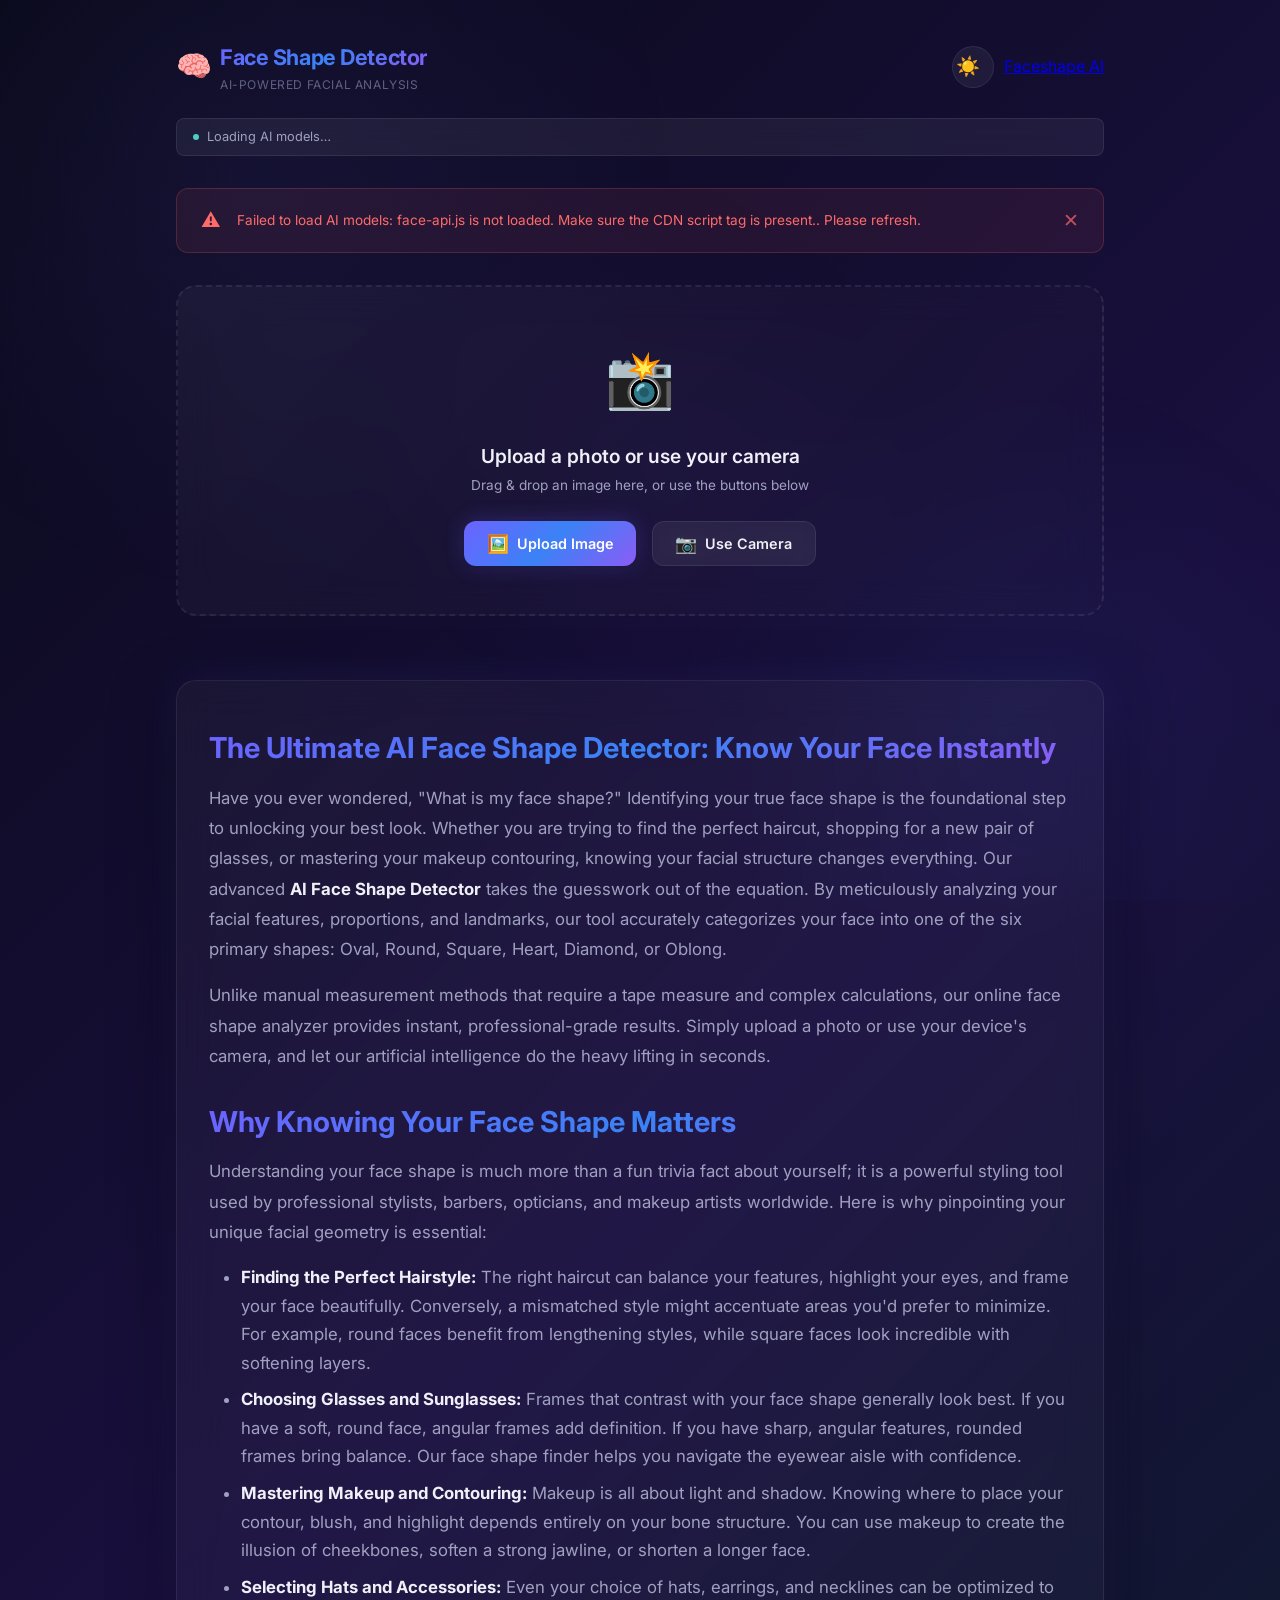
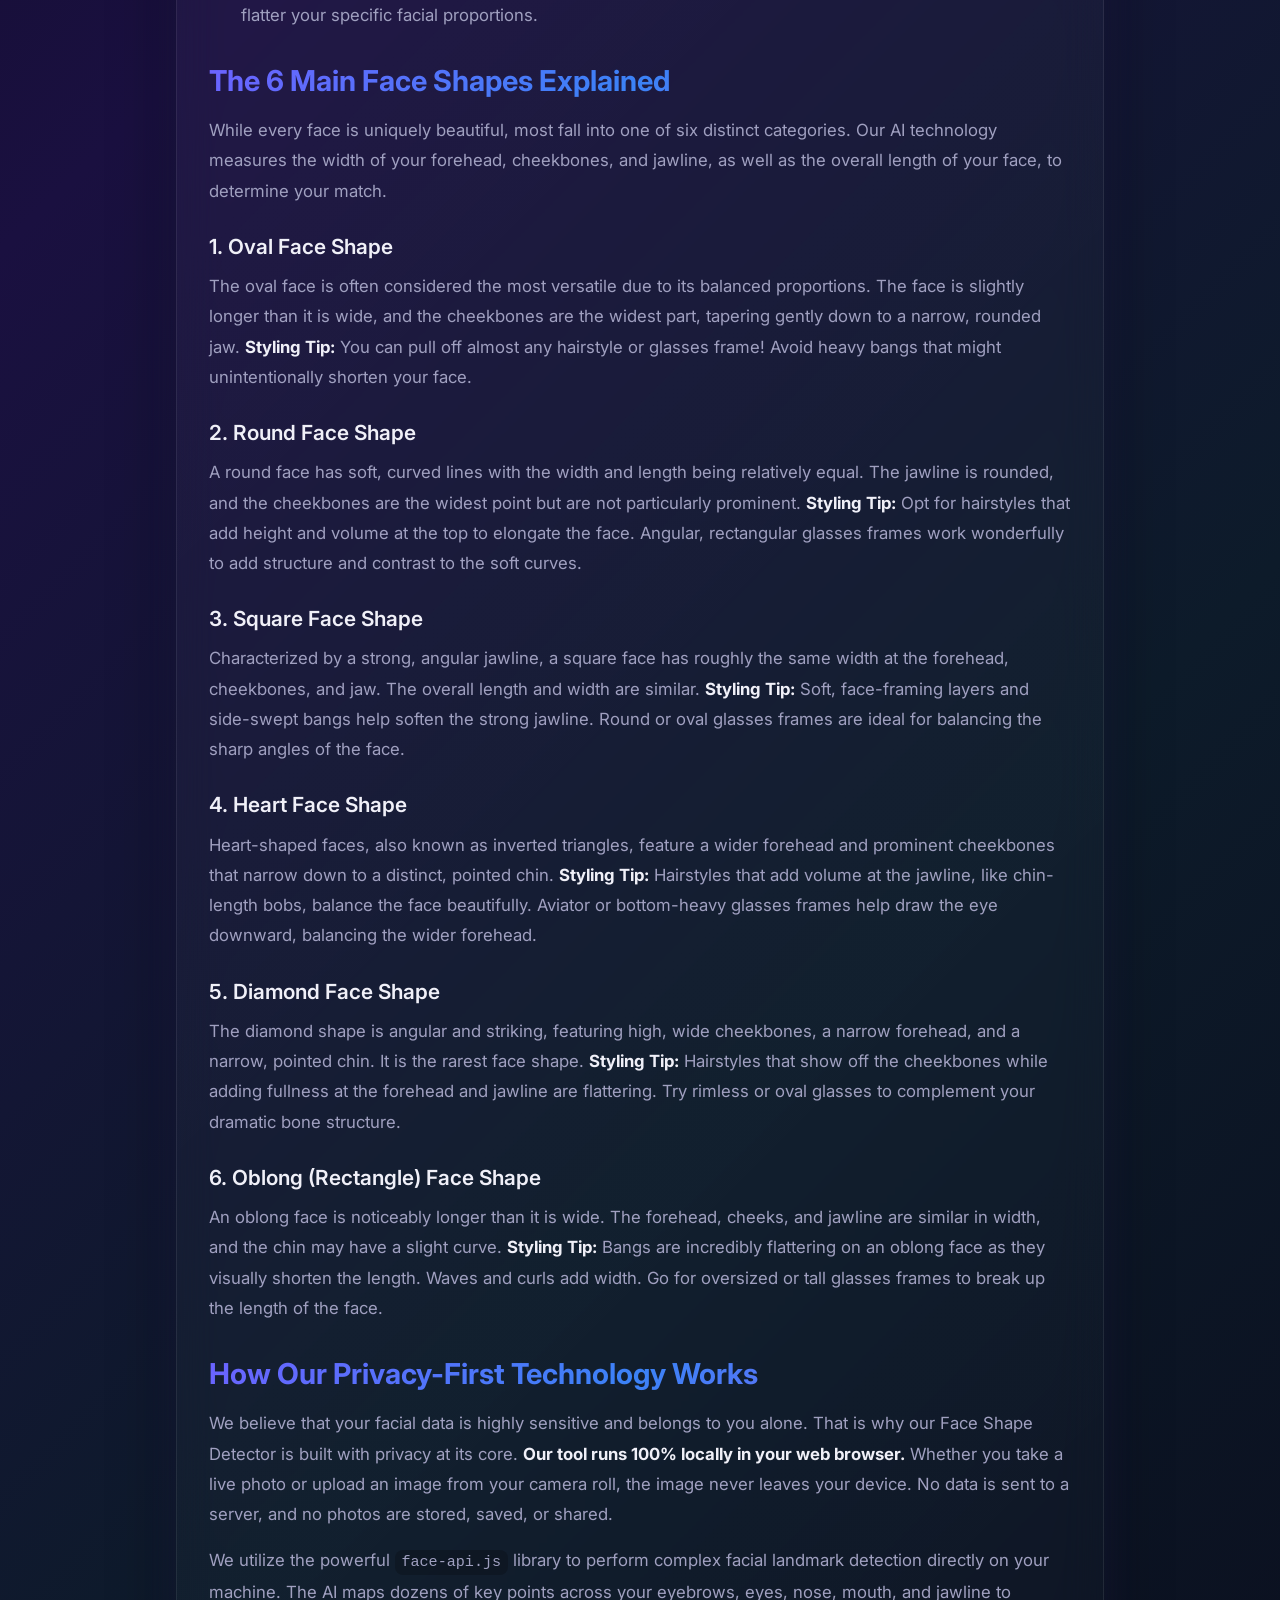
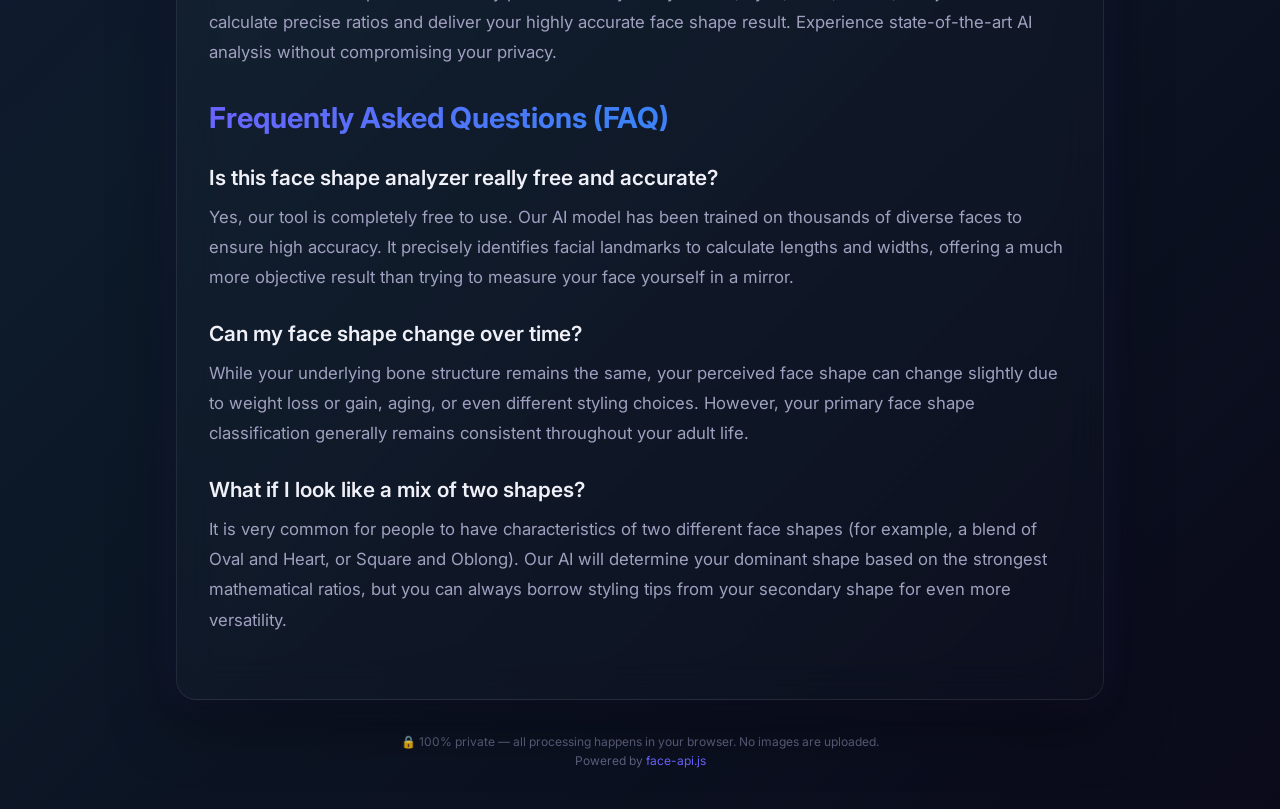
==== index.html @ f5c473df "Add files via upload" ====
<!DOCTYPE html>
<html lang="en" data-theme="dark">

<head>
    <meta charset="UTF-8">
    <meta name="viewport" content="width=device-width, initial-scale=1.0">
    <meta name="description"
        content="AI-powered Face Shape Detector — Upload a photo or use your camera to instantly detect your face shape using advanced facial landmark analysis. 100% private, runs entirely in your browser.">
    <meta name="keywords"
        content="face shape detector, face shape analyzer, AI face analysis, oval round square heart diamond oblong face">
    <meta name="author" content="Face Shape Detector">

    <!-- Open Graph -->
    <meta property="og:title" content="AI Face Shape Detector">
    <meta property="og:description"
        content="Detect your face shape instantly with AI — Oval, Round, Square, Heart, Diamond, or Oblong. 100% private, runs in your browser.">
    <meta property="og:type" content="website">

    <title>AI Face Shape Detector — Instant Face Shape Analysis</title>

    <!-- Favicon -->
    <link rel="icon"
        href="data:image/svg+xml,<svg xmlns='http://www.w3.org/2000/svg' viewBox='0 0 100 100'><text y='.9em' font-size='90'>🧠</text></svg>">

    <!-- Styles -->
    <link rel="stylesheet" href="css/style.css">

    <!-- face-api.js from CDN -->
    <script defer src="https://cdn.jsdelivr.net/npm/@vladmandic/face-api@1/dist/face-api.js"></script>
</head>

<body>
    <!-- Loading Overlay -->
    <div id="loading-overlay" class="loading-overlay hidden">
        <div class="spinner" role="status" aria-label="Loading AI models"></div>
        <p id="loading-text" class="loading-text">Initializing AI models…</p>
    </div>

    <div class="app-container">
        <!-- Header -->
        <header class="header">
            <div class="header-brand">
                <span class="header-logo" aria-hidden="true">🧠</span>
                <div>
                    <h1 class="header-title">Face Shape Detector</h1>
                    <p class="header-subtitle">AI-Powered Facial Analysis</p>
                </div>
            </div>
            <div style="display: flex;">
                <button id="theme-toggle" class="theme-toggle" aria-label="Toggle theme">🌙</button>
                <a href="https://faceshape.app" style="display: grid; align-content: center;">Faceshape AI</a>
            </div>
        </header>

        <main class="main-content">
            <!-- Status Bar -->
            <div class="status-bar">
                <span class="status-dot" aria-hidden="true"></span>
                <span id="status-message">Loading AI models…</span>
            </div>

            <!-- Error Message -->
            <div id="error-message" class="error-message hidden" role="alert">
                <span class="error-icon" aria-hidden="true">⚠️</span>
                <span id="error-text" class="error-text"></span>
                <button id="error-dismiss" class="error-dismiss" aria-label="Dismiss error">✕</button>
            </div>

            <!-- Upload Zone -->
            <section id="upload-zone" class="upload-zone" aria-label="Image upload area">
                <span class="upload-icon" aria-hidden="true">📸</span>
                <h2 class="upload-title">Upload a photo or use your camera</h2>
                <p class="upload-subtitle">Drag &amp; drop an image here, or use the buttons below</p>
                <div class="upload-actions">
                    <button id="upload-btn" class="btn btn-primary">
                        <span class="btn-icon" aria-hidden="true">🖼️</span>
                        Upload Image
                    </button>
                    <button id="camera-btn" class="btn btn-secondary">
                        <span class="btn-icon" aria-hidden="true">📷</span>
                        Use Camera
                    </button>
                </div>
                <input id="file-input" type="file" accept="image/*" hidden aria-label="Select image file">
            </section>

            <!-- Display Section -->
            <section id="display-section" class="display-section hidden" aria-label="Analysis display">
                <div class="canvas-wrapper">
                    <img id="source-image" src="" alt="Uploaded face image" class="hidden">
                    <video id="source-video" autoplay playsinline muted class="hidden" aria-label="Camera feed"></video>
                    <canvas id="overlay-canvas" aria-label="Facial landmark overlay"></canvas>
                </div>

                <div class="display-controls">
                    <button id="capture-btn" class="btn btn-primary hidden">
                        <span class="btn-icon" aria-hidden="true">📸</span>
                        Capture
                    </button>
                    <button id="stop-camera-btn" class="btn btn-secondary hidden">
                        <span class="btn-icon" aria-hidden="true">⏹️</span>
                        Stop Camera
                    </button>
                    <button id="new-analysis-btn" class="btn btn-secondary hidden">
                        <span class="btn-icon" aria-hidden="true">🔄</span>
                        New Analysis
                    </button>
                    <button id="download-btn" class="btn btn-secondary hidden">
                        <span class="btn-icon" aria-hidden="true">💾</span>
                        Download
                    </button>
                </div>
            </section>

            <!-- Result Card -->
            <section id="result-card" class="result-card hidden" aria-label="Analysis results">
                <div class="result-header">
                    <p class="result-label">Detected Face Shape</p>
                    <h2 id="result-shape" class="result-shape"></h2>
                </div>

                <div class="confidence-section">
                    <div class="confidence-header">
                        <span class="confidence-label">Confidence</span>
                        <span id="result-confidence" class="confidence-value"></span>
                    </div>
                    <div class="confidence-track">
                        <div id="confidence-bar" class="confidence-bar"></div>
                    </div>
                </div>

                <p id="result-description" class="result-description"></p>

                <p class="ratios-section-title">Facial Ratios</p>
                <div id="ratios-grid" class="ratios-grid"></div>
            </section>

            <!-- SEO Content Section -->
            <article class="seo-section">
                <h2>The Ultimate AI Face Shape Detector: Know Your Face Instantly</h2>
                <p>Have you ever wondered, "What is my face shape?" Identifying your true face shape is the foundational
                    step to unlocking your best look. Whether you are trying to find the perfect haircut, shopping for a
                    new pair of glasses, or mastering your makeup contouring, knowing your facial structure changes
                    everything. Our advanced <strong>AI Face Shape Detector</strong> takes the guesswork out of the
                    equation. By meticulously analyzing your facial features, proportions, and landmarks, our tool
                    accurately categorizes your face into one of the six primary shapes: Oval, Round, Square, Heart,
                    Diamond, or Oblong.</p>

                <p>Unlike manual measurement methods that require a tape measure and complex calculations, our online
                    face shape analyzer provides instant, professional-grade results. Simply upload a photo or use your
                    device's camera, and let our artificial intelligence do the heavy lifting in seconds.</p>

                <h2>Why Knowing Your Face Shape Matters</h2>
                <p>Understanding your face shape is much more than a fun trivia fact about yourself; it is a powerful
                    styling tool used by professional stylists, barbers, opticians, and makeup artists worldwide. Here
                    is why pinpointing your unique facial geometry is essential:</p>
                <ul>
                    <li><strong>Finding the Perfect Hairstyle:</strong> The right haircut can balance your features,
                        highlight your eyes, and frame your face beautifully. Conversely, a mismatched style might
                        accentuate areas you'd prefer to minimize. For example, round faces benefit from lengthening
                        styles, while square faces look incredible with softening layers.</li>
                    <li><strong>Choosing Glasses and Sunglasses:</strong> Frames that contrast with your face shape
                        generally look best. If you have a soft, round face, angular frames add definition. If you have
                        sharp, angular features, rounded frames bring balance. Our face shape finder helps you navigate
                        the eyewear aisle with confidence.</li>
                    <li><strong>Mastering Makeup and Contouring:</strong> Makeup is all about light and shadow. Knowing
                        where to place your contour, blush, and highlight depends entirely on your bone structure. You
                        can use makeup to create the illusion of cheekbones, soften a strong jawline, or shorten a
                        longer face.</li>
                    <li><strong>Selecting Hats and Accessories:</strong> Even your choice of hats, earrings, and
                        necklines can be optimized to flatter your specific facial proportions.</li>
                </ul>

                <h2>The 6 Main Face Shapes Explained</h2>
                <p>While every face is uniquely beautiful, most fall into one of six distinct categories. Our AI
                    technology measures the width of your forehead, cheekbones, and jawline, as well as the overall
                    length of your face, to determine your match.</p>

                <h3>1. Oval Face Shape</h3>
                <p>The oval face is often considered the most versatile due to its balanced proportions. The face is
                    slightly longer than it is wide, and the cheekbones are the widest part, tapering gently down to a
                    narrow, rounded jaw. <strong>Styling Tip:</strong> You can pull off almost any hairstyle or glasses
                    frame! Avoid heavy bangs that might unintentionally shorten your face.</p>

                <h3>2. Round Face Shape</h3>
                <p>A round face has soft, curved lines with the width and length being relatively equal. The jawline is
                    rounded, and the cheekbones are the widest point but are not particularly prominent. <strong>Styling
                        Tip:</strong> Opt for hairstyles that add height and volume at the top to elongate the face.
                    Angular, rectangular glasses frames work wonderfully to add structure and contrast to the soft
                    curves.</p>

                <h3>3. Square Face Shape</h3>
                <p>Characterized by a strong, angular jawline, a square face has roughly the same width at the forehead,
                    cheekbones, and jaw. The overall length and width are similar. <strong>Styling Tip:</strong> Soft,
                    face-framing layers and side-swept bangs help soften the strong jawline. Round or oval glasses
                    frames are ideal for balancing the sharp angles of the face.</p>

                <h3>4. Heart Face Shape</h3>
                <p>Heart-shaped faces, also known as inverted triangles, feature a wider forehead and prominent
                    cheekbones that narrow down to a distinct, pointed chin. <strong>Styling Tip:</strong> Hairstyles
                    that add volume at the jawline, like chin-length bobs, balance the face beautifully. Aviator or
                    bottom-heavy glasses frames help draw the eye downward, balancing the wider forehead.</p>

                <h3>5. Diamond Face Shape</h3>
                <p>The diamond shape is angular and striking, featuring high, wide cheekbones, a narrow forehead, and a
                    narrow, pointed chin. It is the rarest face shape. <strong>Styling Tip:</strong> Hairstyles that
                    show off the cheekbones while adding fullness at the forehead and jawline are flattering. Try
                    rimless or oval glasses to complement your dramatic bone structure.</p>

                <h3>6. Oblong (Rectangle) Face Shape</h3>
                <p>An oblong face is noticeably longer than it is wide. The forehead, cheeks, and jawline are similar in
                    width, and the chin may have a slight curve. <strong>Styling Tip:</strong> Bangs are incredibly
                    flattering on an oblong face as they visually shorten the length. Waves and curls add width. Go for
                    oversized or tall glasses frames to break up the length of the face.</p>

                <h2>How Our Privacy-First Technology Works</h2>
                <p>We believe that your facial data is highly sensitive and belongs to you alone. That is why our Face
                    Shape Detector is built with privacy at its core. <strong>Our tool runs 100% locally in your web
                        browser.</strong> Whether you take a live photo or upload an image from your camera roll, the
                    image never leaves your device. No data is sent to a server, and no photos are stored, saved, or
                    shared.</p>
                <p>We utilize the powerful <code>face-api.js</code> library to perform complex facial landmark detection
                    directly on your machine. The AI maps dozens of key points across your eyebrows, eyes, nose, mouth,
                    and jawline to calculate precise ratios and deliver your highly accurate face shape result.
                    Experience state-of-the-art AI analysis without compromising your privacy.</p>

                <h2>Frequently Asked Questions (FAQ)</h2>
                <h3>Is this face shape analyzer really free and accurate?</h3>
                <p>Yes, our tool is completely free to use. Our AI model has been trained on thousands of diverse faces
                    to ensure high accuracy. It precisely identifies facial landmarks to calculate lengths and widths,
                    offering a much more objective result than trying to measure your face yourself in a mirror.</p>

                <h3>Can my face shape change over time?</h3>
                <p>While your underlying bone structure remains the same, your perceived face shape can change slightly
                    due to weight loss or gain, aging, or even different styling choices. However, your primary face
                    shape classification generally remains consistent throughout your adult life.</p>

                <h3>What if I look like a mix of two shapes?</h3>
                <p>It is very common for people to have characteristics of two different face shapes (for example, a
                    blend of Oval and Heart, or Square and Oblong). Our AI will determine your dominant shape based on
                    the strongest mathematical ratios, but you can always borrow styling tips from your secondary shape
                    for even more versatility.</p>
            </article>
        </main>

        <!-- Footer -->
        <footer class="footer">
            <p>🔒 100% private — all processing happens in your browser. No images are uploaded.</p>
            <p>Powered by <a href="https://github.com/vladmandic/face-api" target="_blank"
                    rel="noopener noreferrer">face-api.js</a></p>
        </footer>
    </div>

    <!-- App Scripts (ES6 modules) -->
    <script type="module" src="js/app.js"></script>
</body>

</html>
---- css/style.css ----
/* ========================================================================
   Face Shape Detector – Design System & Styles
   ======================================================================== */

/* ── Google Font ────────────────────────────────────────────────────────── */
@import url('https://fonts.googleapis.com/css2?family=Inter:wght@300;400;500;600;700;800&display=swap');

/* ── CSS Custom Properties (Dark Theme Default) ────────────────────────── */
:root {
  /* Typography */
  --font-primary: 'Inter', -apple-system, BlinkMacSystemFont, 'Segoe UI', sans-serif;

  /* Spacing */
  --space-xs: 0.25rem;
  --space-sm: 0.5rem;
  --space-md: 1rem;
  --space-lg: 1.5rem;
  --space-xl: 2rem;
  --space-2xl: 3rem;

  /* Border radius */
  --radius-sm: 8px;
  --radius-md: 12px;
  --radius-lg: 20px;
  --radius-xl: 28px;
  --radius-full: 50%;

  /* Transitions */
  --transition-fast: 0.15s ease;
  --transition-normal: 0.3s ease;
  --transition-slow: 0.5s cubic-bezier(0.4, 0, 0.2, 1);
}

/* ── Dark Theme (Default) ──────────────────────────────────────────────── */
[data-theme="dark"] {
  --color-bg-primary: #0a0a1a;
  --color-bg-secondary: rgba(20, 20, 50, 0.6);
  --color-bg-card: rgba(255, 255, 255, 0.05);
  --color-bg-card-hover: rgba(255, 255, 255, 0.08);
  --color-bg-glass: rgba(255, 255, 255, 0.06);
  --color-border: rgba(255, 255, 255, 0.08);
  --color-border-hover: rgba(255, 255, 255, 0.15);

  --color-text-primary: #f0f0f8;
  --color-text-secondary: #a0a0c0;
  --color-text-muted: #606080;

  --color-accent: #6c63ff;
  --color-accent-hover: #7b73ff;
  --color-accent-glow: rgba(108, 99, 255, 0.3);

  --color-success: #4ecdc4;
  --color-warning: #ffd93d;
  --color-danger: #ff6b6b;

  --gradient-bg: linear-gradient(135deg, #0a0a1a 0%, #1a1040 35%, #0d1b2a 65%, #0a0a1a 100%);
  --gradient-accent: linear-gradient(135deg, #6c63ff 0%, #3b82f6 50%, #8b5cf6 100%);
  --gradient-card: linear-gradient(135deg, rgba(255, 255, 255, 0.04) 0%, rgba(255, 255, 255, 0.01) 100%);

  --shadow-sm: 0 2px 8px rgba(0, 0, 0, 0.3);
  --shadow-md: 0 8px 30px rgba(0, 0, 0, 0.4);
  --shadow-lg: 0 20px 60px rgba(0, 0, 0, 0.5);
  --shadow-glow: 0 0 40px rgba(108, 99, 255, 0.15);
}

/* ── Light Theme ───────────────────────────────────────────────────────── */
[data-theme="light"] {
  --color-bg-primary: #f5f5ff;
  --color-bg-secondary: rgba(255, 255, 255, 0.7);
  --color-bg-card: rgba(255, 255, 255, 0.7);
  --color-bg-card-hover: rgba(255, 255, 255, 0.9);
  --color-bg-glass: rgba(255, 255, 255, 0.5);
  --color-border: rgba(0, 0, 0, 0.08);
  --color-border-hover: rgba(0, 0, 0, 0.15);

  --color-text-primary: #1a1a2e;
  --color-text-secondary: #4a4a6a;
  --color-text-muted: #8a8aaa;

  --color-accent: #5b52e0;
  --color-accent-hover: #4a42d0;
  --color-accent-glow: rgba(91, 82, 224, 0.2);

  --color-success: #2eb8a8;
  --color-warning: #e6c230;
  --color-danger: #e55555;

  --gradient-bg: linear-gradient(135deg, #f5f5ff 0%, #e8e0ff 35%, #e0f0ff 65%, #f5f5ff 100%);
  --gradient-accent: linear-gradient(135deg, #5b52e0 0%, #3b82f6 50%, #7c5ce0 100%);
  --gradient-card: linear-gradient(135deg, rgba(255, 255, 255, 0.8) 0%, rgba(255, 255, 255, 0.4) 100%);

  --shadow-sm: 0 2px 8px rgba(0, 0, 0, 0.06);
  --shadow-md: 0 8px 30px rgba(0, 0, 0, 0.08);
  --shadow-lg: 0 20px 60px rgba(0, 0, 0, 0.1);
  --shadow-glow: 0 0 40px rgba(91, 82, 224, 0.1);
}

/* ── Reset & Base ──────────────────────────────────────────────────────── */
*,
*::before,
*::after {
  margin: 0;
  padding: 0;
  box-sizing: border-box;
}

html {
  scroll-behavior: smooth;
  -webkit-text-size-adjust: 100%;
}

body {
  font-family: var(--font-primary);
  background: var(--gradient-bg);
  color: var(--color-text-primary);
  min-height: 100vh;
  line-height: 1.6;
  transition: background var(--transition-slow), color var(--transition-normal);
  overflow-x: hidden;
}

/* Animated background */
body::before {
  content: '';
  position: fixed;
  inset: 0;
  background:
    radial-gradient(ellipse 600px 600px at 20% 20%, rgba(108, 99, 255, 0.08) 0%, transparent 70%),
    radial-gradient(ellipse 500px 500px at 80% 80%, rgba(59, 130, 246, 0.06) 0%, transparent 70%),
    radial-gradient(ellipse 400px 400px at 50% 50%, rgba(139, 92, 246, 0.04) 0%, transparent 70%);
  z-index: -1;
  animation: bgPulse 12s ease-in-out infinite alternate;
}

@keyframes bgPulse {
  0% {
    opacity: 0.7;
    transform: scale(1);
  }

  100% {
    opacity: 1;
    transform: scale(1.05);
  }
}

/* ── Utility ───────────────────────────────────────────────────────────── */
.hidden {
  display: none !important;
}

/* ── Layout ────────────────────────────────────────────────────────────── */
.app-container {
  max-width: 960px;
  margin: 0 auto;
  padding: var(--space-md);
  min-height: 100vh;
  display: flex;
  flex-direction: column;
}

/* ── Header ────────────────────────────────────────────────────────────── */
.header {
  display: flex;
  align-items: center;
  justify-content: space-between;
  padding: var(--space-lg) 0;
  gap: var(--space-md);
}

.header-brand {
  display: flex;
  align-items: center;
  gap: var(--space-sm);
}

.header-logo {
  font-size: 1.8rem;
  line-height: 1;
}

.header-title {
  font-size: 1.35rem;
  font-weight: 700;
  background: var(--gradient-accent);
  -webkit-background-clip: text;
  -webkit-text-fill-color: transparent;
  background-clip: text;
  letter-spacing: -0.02em;
}

.header-subtitle {
  font-size: 0.75rem;
  color: var(--color-text-muted);
  font-weight: 400;
  letter-spacing: 0.05em;
  text-transform: uppercase;
}

.theme-toggle {
  background: var(--color-bg-glass);
  border: 1px solid var(--color-border);
  border-radius: var(--radius-full);
  width: 42px;
  height: 42px;
  display: grid;
  padding-right: 10px;
  margin: auto 10px;
  place-items: center;
  cursor: pointer;
  font-size: 1.2rem;
  transition: all var(--transition-normal);
  backdrop-filter: blur(10px);
  -webkit-backdrop-filter: blur(10px);
}

.theme-toggle:hover {
  background: var(--color-bg-card-hover);
  border-color: var(--color-border-hover);
  transform: rotate(20deg) scale(1.05);
}

/* ── Main Content ──────────────────────────────────────────────────────── */
.main-content {
  flex: 1;
  display: flex;
  flex-direction: column;
  gap: var(--space-xl);
}

/* ── Upload Zone ───────────────────────────────────────────────────────── */
.upload-zone {
  background: var(--gradient-card);
  backdrop-filter: blur(20px);
  -webkit-backdrop-filter: blur(20px);
  border: 2px dashed var(--color-border);
  border-radius: var(--radius-lg);
  padding: var(--space-2xl) var(--space-xl);
  text-align: center;
  transition: all var(--transition-normal);
  cursor: default;
}

.upload-zone.drag-over {
  border-color: var(--color-accent);
  background: rgba(108, 99, 255, 0.05);
  box-shadow: var(--shadow-glow);
  transform: scale(1.01);
}

.upload-icon {
  font-size: 3.5rem;
  margin-bottom: var(--space-md);
  display: block;
  animation: float 3s ease-in-out infinite;
}

@keyframes float {

  0%,
  100% {
    transform: translateY(0);
  }

  50% {
    transform: translateY(-8px);
  }
}

.upload-title {
  font-size: 1.2rem;
  font-weight: 600;
  margin-bottom: var(--space-xs);
  color: var(--color-text-primary);
}

.upload-subtitle {
  font-size: 0.85rem;
  color: var(--color-text-secondary);
  margin-bottom: var(--space-lg);
}

.upload-actions {
  display: flex;
  gap: var(--space-md);
  justify-content: center;
  flex-wrap: wrap;
}

/* ── Buttons ───────────────────────────────────────────────────────────── */
.btn {
  display: inline-flex;
  align-items: center;
  gap: var(--space-sm);
  padding: 0.7rem 1.4rem;
  border: none;
  border-radius: var(--radius-md);
  font-family: var(--font-primary);
  font-size: 0.9rem;
  font-weight: 600;
  cursor: pointer;
  transition: all var(--transition-normal);
  text-decoration: none;
  line-height: 1.2;
  white-space: nowrap;
}

.btn-primary {
  background: var(--gradient-accent);
  color: #fff;
  box-shadow: var(--shadow-sm), 0 0 20px var(--color-accent-glow);
}

.btn-primary:hover {
  transform: translateY(-2px);
  box-shadow: var(--shadow-md), 0 0 30px var(--color-accent-glow);
}

.btn-primary:active {
  transform: translateY(0);
}

.btn-secondary {
  background: var(--color-bg-glass);
  color: var(--color-text-primary);
  border: 1px solid var(--color-border);
  backdrop-filter: blur(10px);
  -webkit-backdrop-filter: blur(10px);
}

.btn-secondary:hover {
  background: var(--color-bg-card-hover);
  border-color: var(--color-border-hover);
  transform: translateY(-2px);
}

.btn-icon {
  font-size: 1.1rem;
}

/* ── Status Bar ────────────────────────────────────────────────────────── */
.status-bar {
  display: flex;
  align-items: center;
  gap: var(--space-sm);
  padding: var(--space-sm) var(--space-md);
  background: var(--color-bg-glass);
  border: 1px solid var(--color-border);
  border-radius: var(--radius-sm);
  font-size: 0.8rem;
  color: var(--color-text-secondary);
  backdrop-filter: blur(10px);
  -webkit-backdrop-filter: blur(10px);
}

.status-dot {
  width: 6px;
  height: 6px;
  border-radius: var(--radius-full);
  background: var(--color-success);
  animation: pulse 2s infinite;
}

@keyframes pulse {

  0%,
  100% {
    opacity: 1;
  }

  50% {
    opacity: 0.4;
  }
}

/* ── Display Section ───────────────────────────────────────────────────── */
.display-section {
  display: flex;
  flex-direction: column;
  gap: var(--space-lg);
}

.canvas-wrapper {
  position: relative;
  background: var(--color-bg-card);
  border: 1px solid var(--color-border);
  border-radius: var(--radius-lg);
  overflow: hidden;
  box-shadow: var(--shadow-md);
  display: flex;
  align-items: center;
  justify-content: center;
}

.canvas-wrapper img,
.canvas-wrapper video {
  display: block;
  width: 100%;
  height: auto;
  max-height: 520px;
  object-fit: contain;
  background: #000;
}

.canvas-wrapper canvas {
  position: absolute;
  inset: 0;
  width: 100%;
  height: 100%;
  pointer-events: none;
}

.display-controls {
  display: flex;
  gap: var(--space-sm);
  justify-content: center;
  flex-wrap: wrap;
}

/* ── Error Message ─────────────────────────────────────────────────────── */
.error-message {
  display: flex;
  align-items: center;
  gap: var(--space-md);
  padding: var(--space-md) var(--space-lg);
  background: rgba(255, 107, 107, 0.08);
  border: 1px solid rgba(255, 107, 107, 0.2);
  border-radius: var(--radius-md);
  color: var(--color-danger);
  font-size: 0.85rem;
  animation: slideDown 0.3s ease;
}

.error-message .error-icon {
  font-size: 1.2rem;
  flex-shrink: 0;
}

.error-message .error-text {
  flex: 1;
}

.error-message .error-dismiss {
  background: none;
  border: none;
  color: var(--color-danger);
  cursor: pointer;
  font-size: 1.2rem;
  padding: 0;
  opacity: 0.7;
  transition: opacity var(--transition-fast);
  flex-shrink: 0;
}

.error-message .error-dismiss:hover {
  opacity: 1;
}

@keyframes slideDown {
  from {
    opacity: 0;
    transform: translateY(-10px);
  }

  to {
    opacity: 1;
    transform: translateY(0);
  }
}

/* ── Result Card ───────────────────────────────────────────────────────── */
.result-card {
  background: var(--gradient-card);
  backdrop-filter: blur(20px);
  -webkit-backdrop-filter: blur(20px);
  border: 1px solid var(--color-border);
  border-radius: var(--radius-lg);
  padding: var(--space-xl);
  box-shadow: var(--shadow-lg), var(--shadow-glow);
  opacity: 0;
  transform: translateY(20px);
}

.result-card.animate-in {
  animation: resultReveal 0.6s var(--transition-slow) forwards;
}

@keyframes resultReveal {
  to {
    opacity: 1;
    transform: translateY(0);
  }
}

.result-header {
  text-align: center;
  margin-bottom: var(--space-lg);
}

.result-label {
  font-size: 0.7rem;
  text-transform: uppercase;
  letter-spacing: 0.15em;
  color: var(--color-text-muted);
  font-weight: 600;
  margin-bottom: var(--space-xs);
}

.result-shape {
  font-size: 2rem;
  font-weight: 800;
  background: var(--gradient-accent);
  -webkit-background-clip: text;
  -webkit-text-fill-color: transparent;
  background-clip: text;
  letter-spacing: -0.02em;
}

/* ── Confidence ────────────────────────────────────────────────────────── */
.confidence-section {
  margin-bottom: var(--space-lg);
}

.confidence-header {
  display: flex;
  justify-content: space-between;
  align-items: center;
  margin-bottom: var(--space-xs);
}

.confidence-label {
  font-size: 0.8rem;
  color: var(--color-text-secondary);
  font-weight: 500;
}

.confidence-value {
  font-size: 0.9rem;
  font-weight: 700;
  color: var(--color-accent);
}

.confidence-track {
  width: 100%;
  height: 6px;
  background: var(--color-bg-card);
  border-radius: 3px;
  overflow: hidden;
  border: 1px solid var(--color-border);
}

.confidence-bar {
  height: 100%;
  background: var(--gradient-accent);
  border-radius: 3px;
  width: 0%;
  transition: width 1s cubic-bezier(0.4, 0, 0.2, 1);
}

/* ── Description ───────────────────────────────────────────────────────── */
.result-description {
  font-size: 0.88rem;
  color: var(--color-text-secondary);
  line-height: 1.7;
  text-align: center;
  margin-bottom: var(--space-lg);
  padding: 0 var(--space-md);
}

/* ── Ratios Grid ───────────────────────────────────────────────────────── */
.ratios-section-title {
  font-size: 0.7rem;
  text-transform: uppercase;
  letter-spacing: 0.15em;
  color: var(--color-text-muted);
  font-weight: 600;
  margin-bottom: var(--space-md);
  text-align: center;
}

.ratios-grid {
  display: grid;
  grid-template-columns: repeat(auto-fit, minmax(160px, 1fr));
  gap: var(--space-sm);
}

.ratio-item {
  display: flex;
  justify-content: space-between;
  align-items: center;
  padding: var(--space-sm) var(--space-md);
  background: var(--color-bg-card);
  border: 1px solid var(--color-border);
  border-radius: var(--radius-sm);
  transition: all var(--transition-fast);
}

.ratio-item:hover {
  background: var(--color-bg-card-hover);
  border-color: var(--color-border-hover);
}

.ratio-label {
  font-size: 0.75rem;
  color: var(--color-text-secondary);
  font-weight: 500;
}

.ratio-value {
  font-size: 0.85rem;
  font-weight: 700;
  color: var(--color-accent);
  font-variant-numeric: tabular-nums;
}

/* ── SEO Content Section ──────────────────────────────────────────────── */
.seo-section {
  background: var(--gradient-card);
  backdrop-filter: blur(20px);
  -webkit-backdrop-filter: blur(20px);
  border: 1px solid var(--color-border);
  border-radius: var(--radius-lg);
  padding: var(--space-2xl) var(--space-xl);
  margin-top: var(--space-xl);
  box-shadow: var(--shadow-lg), var(--shadow-glow);
  color: var(--color-text-secondary);
}

.seo-section h2 {
  font-size: 1.8rem;
  font-weight: 700;
  color: var(--color-text-primary);
  margin-top: var(--space-xl);
  margin-bottom: var(--space-md);
  line-height: 1.3;
  background: var(--gradient-accent);
  -webkit-background-clip: text;
  -webkit-text-fill-color: transparent;
  background-clip: text;
}

.seo-section h2:first-child {
  margin-top: 0;
}

.seo-section h3 {
  font-size: 1.3rem;
  font-weight: 600;
  color: var(--color-text-primary);
  margin-top: var(--space-lg);
  margin-bottom: var(--space-sm);
}

.seo-section p {
  margin-bottom: var(--space-md);
  line-height: 1.8;
  font-size: 1.05rem;
}

.seo-section ul {
  margin-bottom: var(--space-lg);
  padding-left: var(--space-xl);
}

.seo-section li {
  margin-bottom: var(--space-sm);
  line-height: 1.7;
  font-size: 1.05rem;
}

.seo-section strong {
  color: var(--color-text-primary);
}

.seo-section code {
  background: rgba(0, 0, 0, 0.2);
  padding: 0.2rem 0.4rem;
  border-radius: var(--radius-sm);
  font-family: monospace;
  font-size: 0.9em;
}

[data-theme="light"] .seo-section code {
  background: rgba(0, 0, 0, 0.05);
}

/* ── Loading Overlay ───────────────────────────────────────────────────── */
.loading-overlay {
  position: fixed;
  inset: 0;
  background: rgba(10, 10, 26, 0.92);
  display: flex;
  flex-direction: column;
  align-items: center;
  justify-content: center;
  z-index: 1000;
  gap: var(--space-lg);
  backdrop-filter: blur(8px);
  -webkit-backdrop-filter: blur(8px);
}

.spinner {
  width: 48px;
  height: 48px;
  border-radius: var(--radius-full);
  border: 3px solid var(--color-border);
  border-top-color: var(--color-accent);
  animation: spin 0.8s linear infinite;
}

@keyframes spin {
  to {
    transform: rotate(360deg);
  }
}

.loading-text {
  font-size: 0.9rem;
  color: var(--color-text-secondary);
  font-weight: 500;
  letter-spacing: 0.02em;
}

/* ── Footer ────────────────────────────────────────────────────────────── */
.footer {
  text-align: center;
  padding: var(--space-xl) 0 var(--space-lg);
  font-size: 0.75rem;
  color: var(--color-text-muted);
}

.footer a {
  color: var(--color-accent);
  text-decoration: none;
  transition: color var(--transition-fast);
}

.footer a:hover {
  color: var(--color-accent-hover);
}

/* ── Responsive ────────────────────────────────────────────────────────── */
@media (max-width: 640px) {
  .app-container {
    padding: var(--space-sm);
  }

  .header {
    padding: var(--space-md) 0;
  }

  .header-title {
    font-size: 1.1rem;
  }

  .header-subtitle {
    display: none;
  }

  .upload-zone {
    padding: var(--space-xl) var(--space-md);
  }

  .upload-icon {
    font-size: 2.5rem;
  }

  .upload-title {
    font-size: 1rem;
  }

  .upload-actions {
    flex-direction: column;
    align-items: stretch;
  }

  .btn {
    justify-content: center;
  }

  .result-card {
    padding: var(--space-lg);
  }

  .result-shape {
    font-size: 1.5rem;
  }

  .ratios-grid {
    grid-template-columns: 1fr;
  }

  .canvas-wrapper img,
  .canvas-wrapper video {
    max-height: 360px;
  }
}

@media (max-width: 380px) {
  .header-brand {
    gap: var(--space-xs);
  }

  .header-logo {
    font-size: 1.4rem;
  }

  .header-title {
    font-size: 0.95rem;
  }
}

/* ── Print ─────────────────────────────────────────────────────────────── */
@media print {

  body::before,
  .loading-overlay,
  .upload-zone,
  .display-controls,
  .status-bar,
  .theme-toggle {
    display: none !important;
  }
}
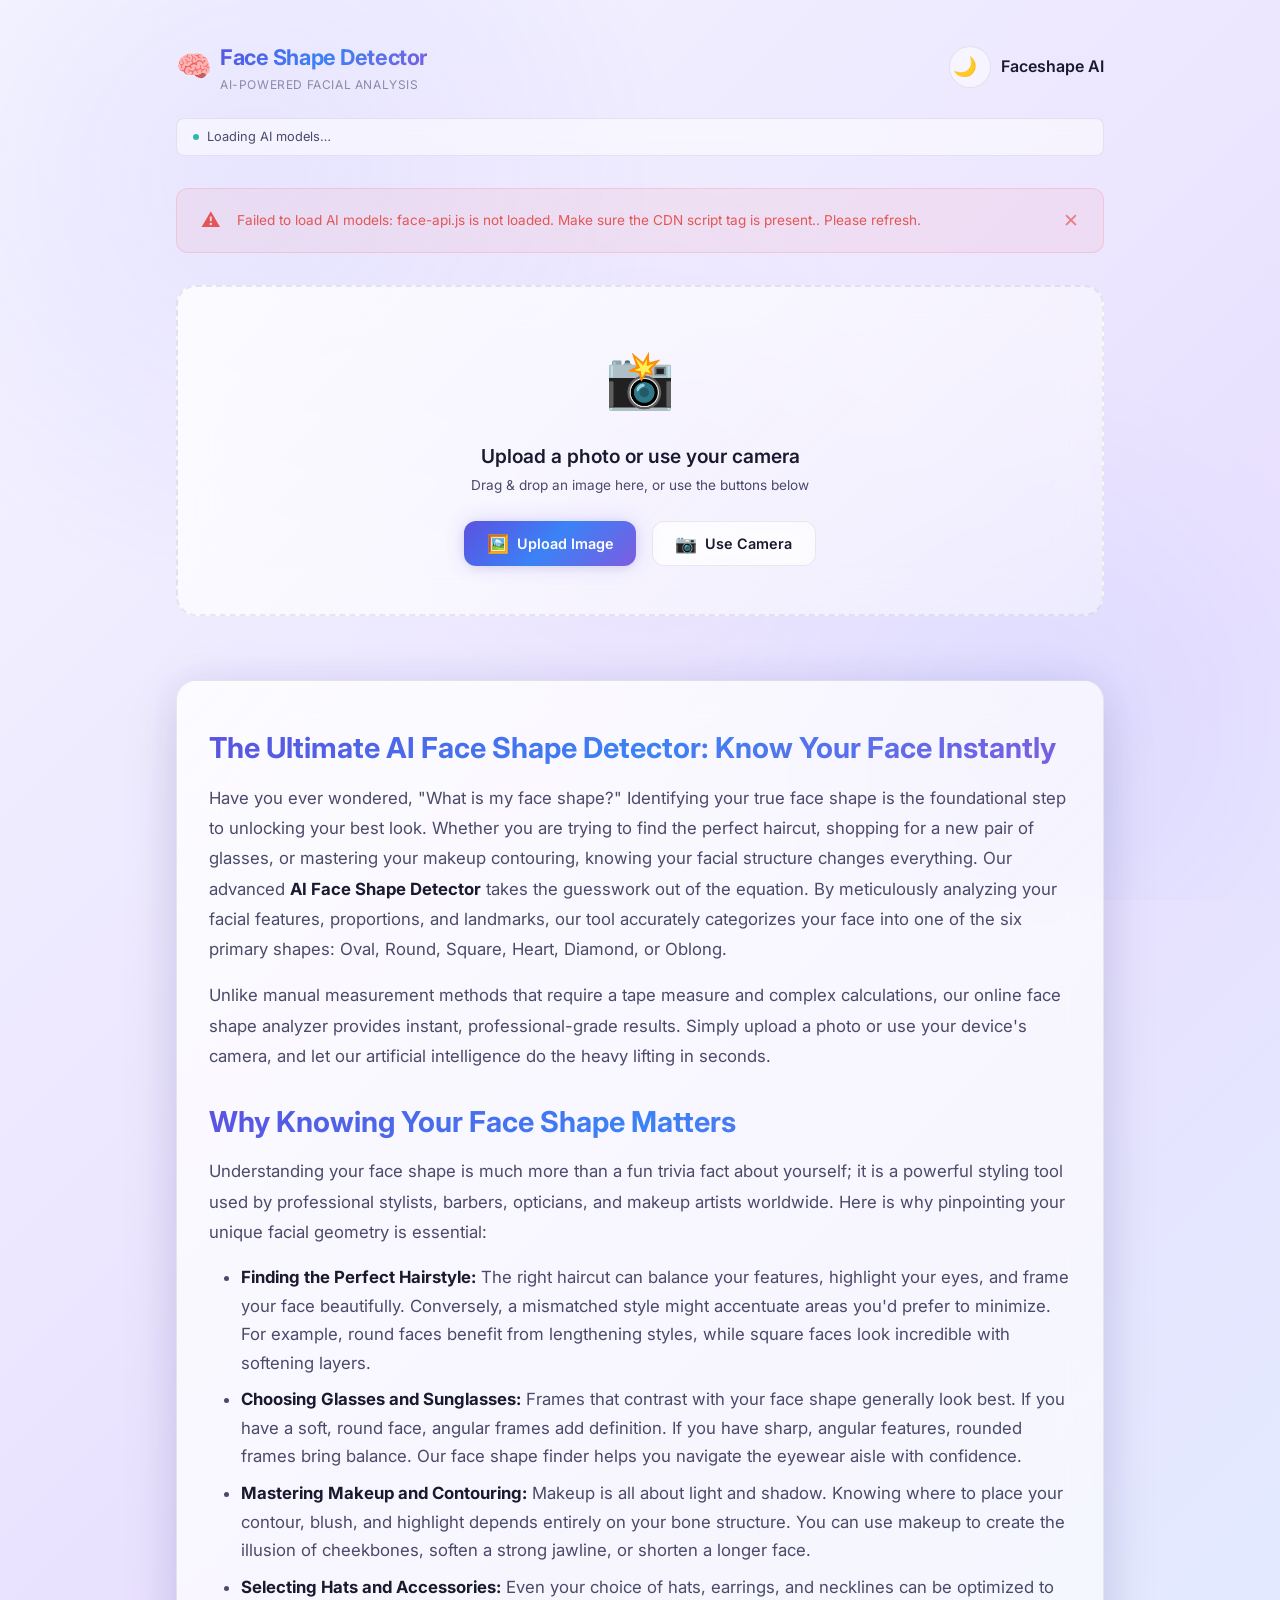
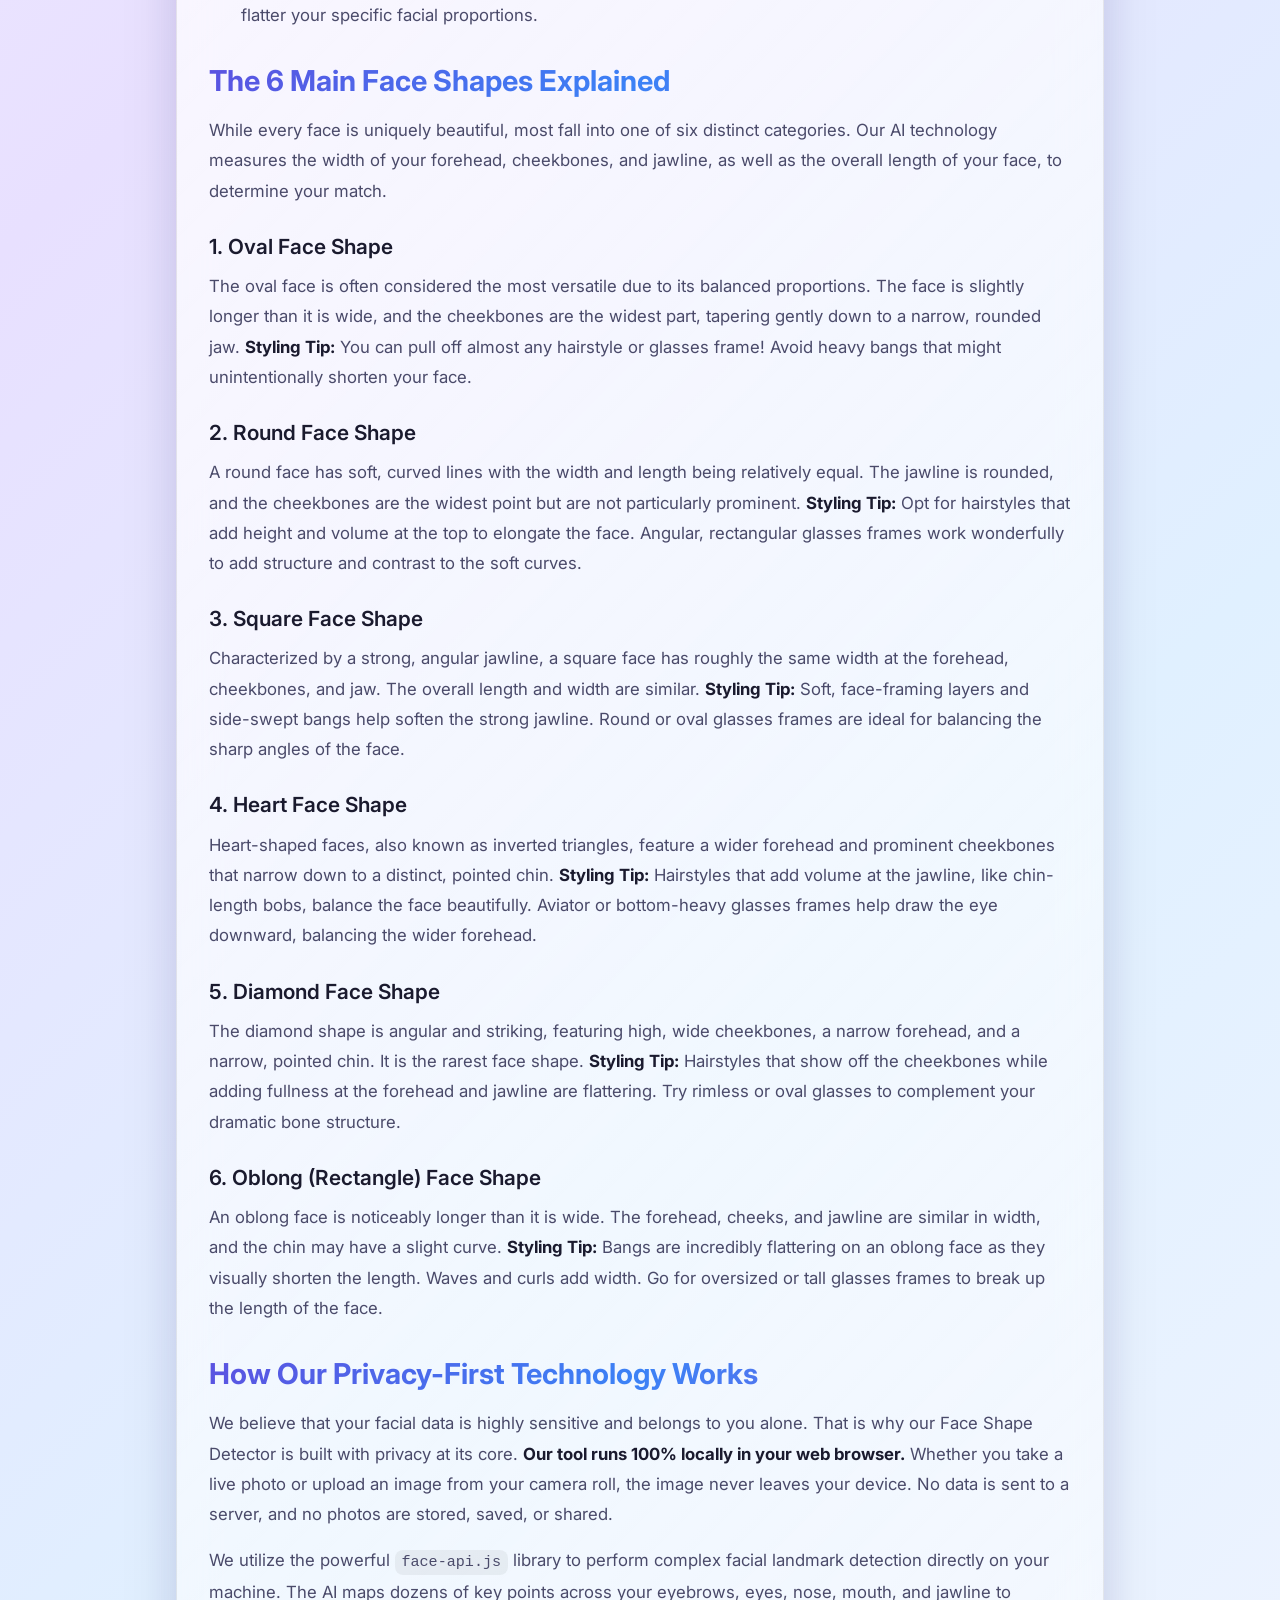
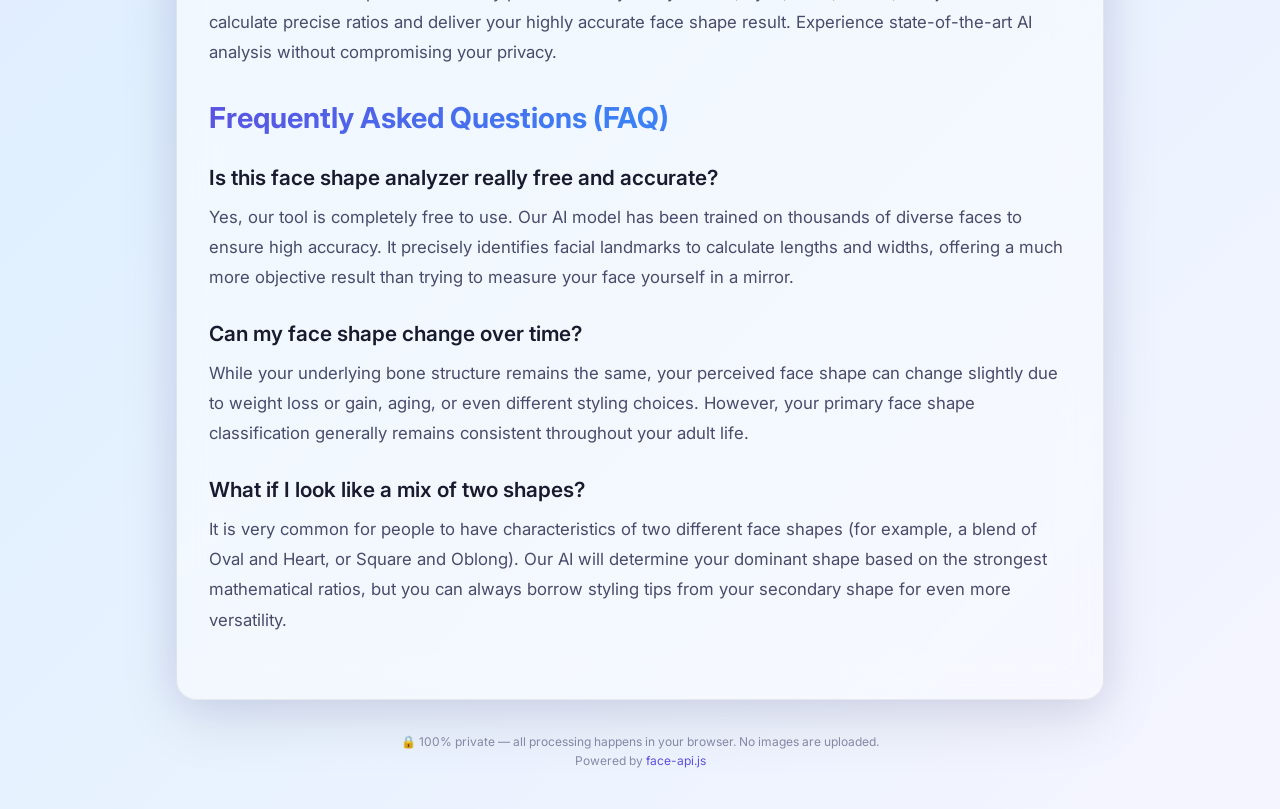
==== commit 1efe797e: "Add files via upload" ====
--- a/index.html
+++ b/index.html
@@ -1,5 +1,5 @@
 <!DOCTYPE html>
-<html lang="en" data-theme="dark">
+<html lang="en" data-theme="light">
 
 <head>
     <meta charset="UTF-8">
--- a/css/style.css
+++ b/css/style.css
@@ -166,6 +166,17 @@
   justify-content: space-between;
   padding: var(--space-lg) 0;
   gap: var(--space-md);
+}
+
+.header a {
+  color: var(--color-text-primary);
+  text-decoration: none;
+  font-weight: 600;
+  transition: color var(--transition-fast);
+}
+
+.header a:hover {
+  color: var(--color-accent);
 }
 
 .header-brand {
